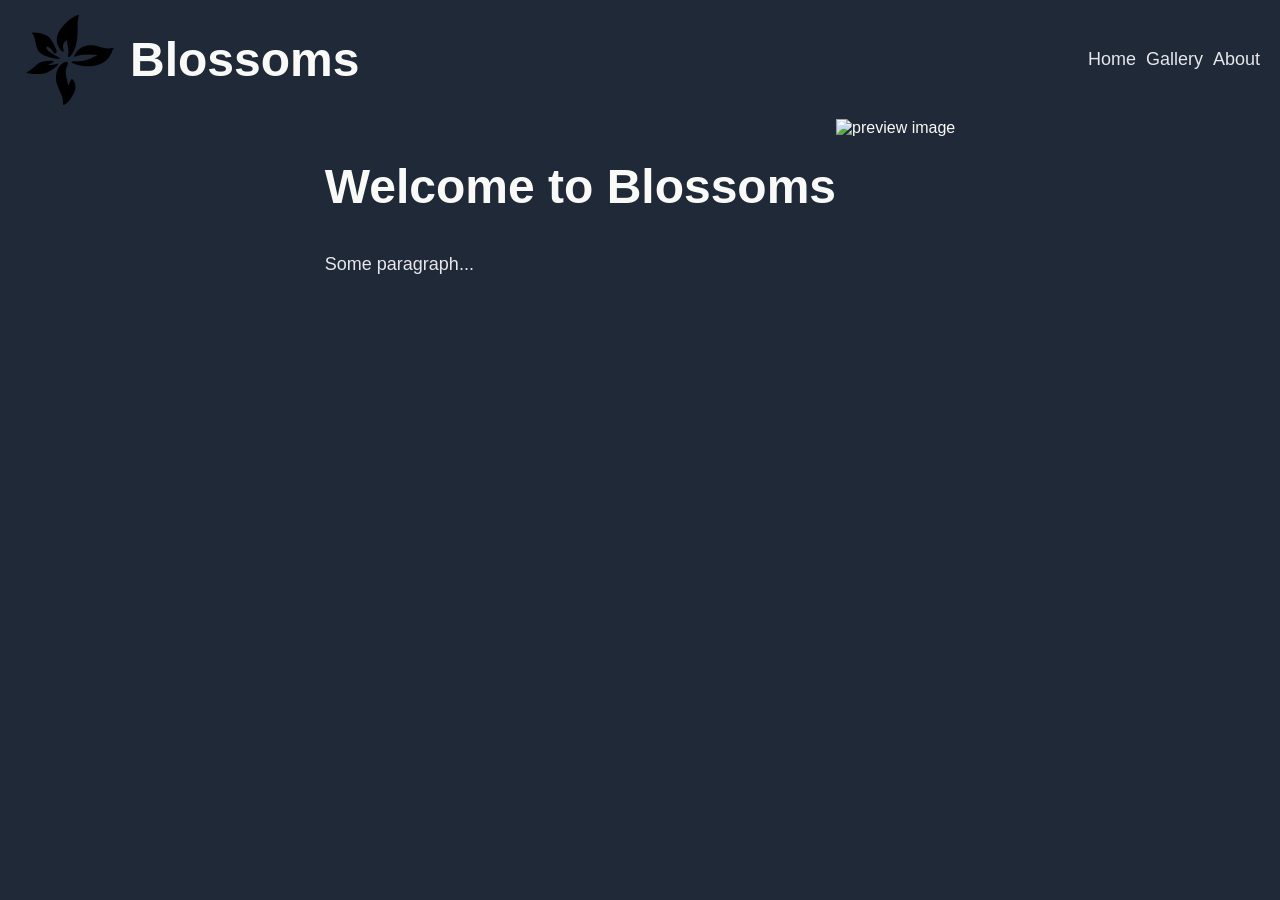
==== index.html @ b529307c "Main page draft Simple structure of the main page." ====
<!DOCTYPE html>
<html lang="en">
    <head>
        <meta charset="UTF-8">
        <meta name="viewport" content="width=device-width, initial-scale=1.0">
        <link rel="stylesheet" href="style.css">
        <title>Blossoms Shop</title>
    </head>
    <body>
        <header>
            <div class="logo-txt">
                <img src="img/logo.png" width="100px" height="100px" alt="logo">
                <h1>Blossoms</h1>
            </div>
            
            <nav>
                <ul>
                    <li><a href="#">Home</a></li>
                    <li><a href="#">Gallery</a></li>
                    <li><a href="#">About</a></li>
                </ul>
            </nav>
        </header>
        
        <main>
            <article>
                <h1>Welcome to Blossoms</h1>
                <p>Some paragraph...</p>
            </article>
            <img src="#" alt="preview image">
        </main>

        <footer></footer>
    </body>
</html>
---- style.css ----
body {
    height: 100vh;
    margin: 0;
    background-color: #1F2937;
    color: #F9FAF8;
    font-family: Arial; /* Import and Change to Roboto */
}
header {
    display: flex;
    justify-content: space-between;
    align-items: center;
}
.logo-txt {
    display: flex;
    align-items: center;
    gap: 10px;
    font-size: 24px;
    padding-left: 20px;
}
nav ul {
    display: flex;
    list-style-type: none;
    gap: 10px;
    padding-right: 20px;
}
li a {
    text-decoration: none;
    font-size: 18px;
    color: #E5E7EB;
}
main {
    display: flex;
    justify-content: center;
}
article h1 {
    font-size: 48px;
    font-weight: 900px;
}
article p {
    font-size: 18px;
    color: #E5E7EB;
}
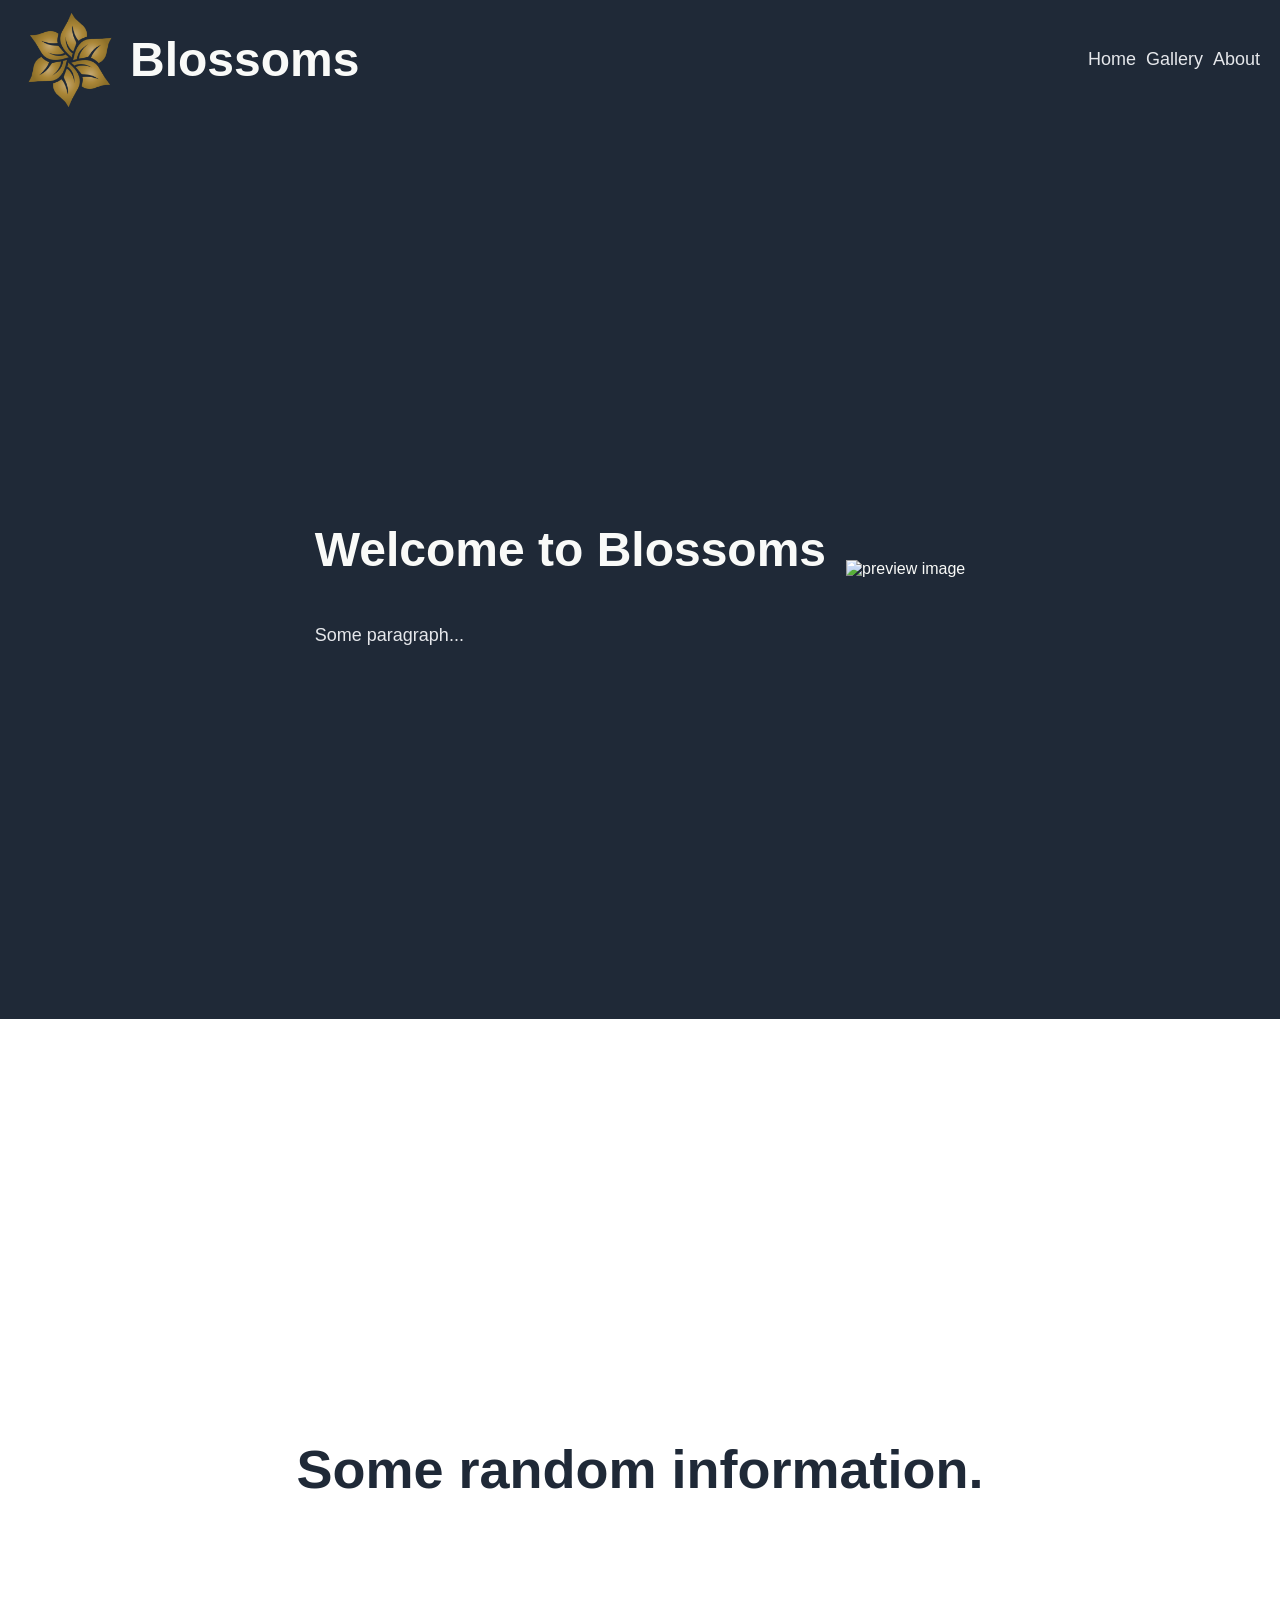
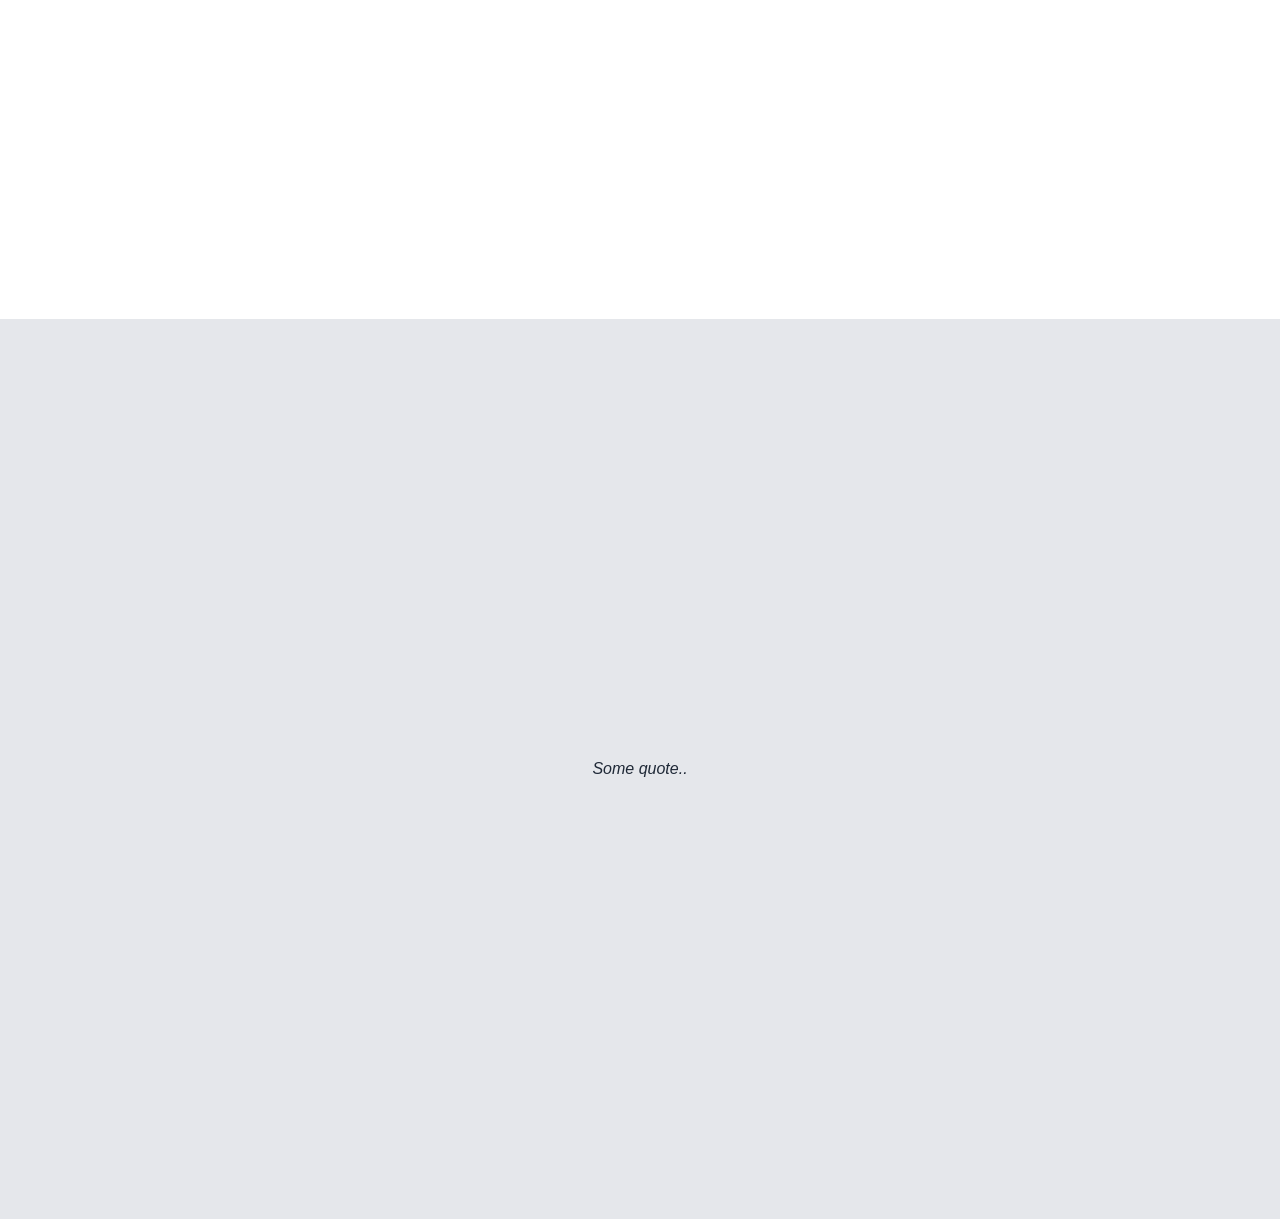
==== commit 6b686641: "Logo changed & Added sections Logo modified and added sections for main, additional information, and" ====
--- a/index.html
+++ b/index.html
@@ -9,7 +9,7 @@
     <body>
         <header>
             <div class="logo-txt">
-                <img src="img/logo.png" width="100px" height="100px" alt="logo">
+                <img src="img/flwr-logo.png" width="100px" height="100px" alt="logo">
                 <h1>Blossoms</h1>
             </div>
             
@@ -23,11 +23,21 @@
         </header>
         
         <main>
-            <article>
-                <h1>Welcome to Blossoms</h1>
-                <p>Some paragraph...</p>
-            </article>
-            <img src="#" alt="preview image">
+            <section class="start-page">
+                <article>
+                    <h1>Welcome to Blossoms</h1>
+                    <p>Some paragraph...</p>
+                </article>
+                <img src="#" alt="preview image">
+            </section>
+
+            <section class="additional-page">
+                <h1>Some random information.</h1>
+            </section>
+
+            <section class="quote-page">
+                <p>Some quote..</p>
+            </section>
         </main>
 
         <footer></footer>
--- a/style.css
+++ b/style.css
@@ -1,7 +1,6 @@
 body {
     height: 100vh;
     margin: 0;
-    background-color: #1F2937;
     color: #F9FAF8;
     font-family: Arial; /* Import and Change to Roboto */
 }
@@ -9,6 +8,7 @@
     display: flex;
     justify-content: space-between;
     align-items: center;
+    background-color: #1F2937;
 }
 .logo-txt {
     display: flex;
@@ -28,9 +28,18 @@
     font-size: 18px;
     color: #E5E7EB;
 }
-main {
+main section {
+    min-height: 100vh;
     display: flex;
     justify-content: center;
+    align-items: center;
+}
+.start-page {
+    background-color: #1F2937;
+    display: flex;
+    justify-content: center;
+    align-items: center;
+    gap: 20px;
 }
 article h1 {
     font-size: 48px;
@@ -39,4 +48,14 @@
 article p {
     font-size: 18px;
     color: #E5E7EB;
+}
+.additional-page {
+    color: #1F2937;
+    font-size: 36px;
+}
+.quote-page {
+    background-color: #E5E7EB;
+    color: #1F2937;
+    font-weight: light;
+    font-style: italic;
 }
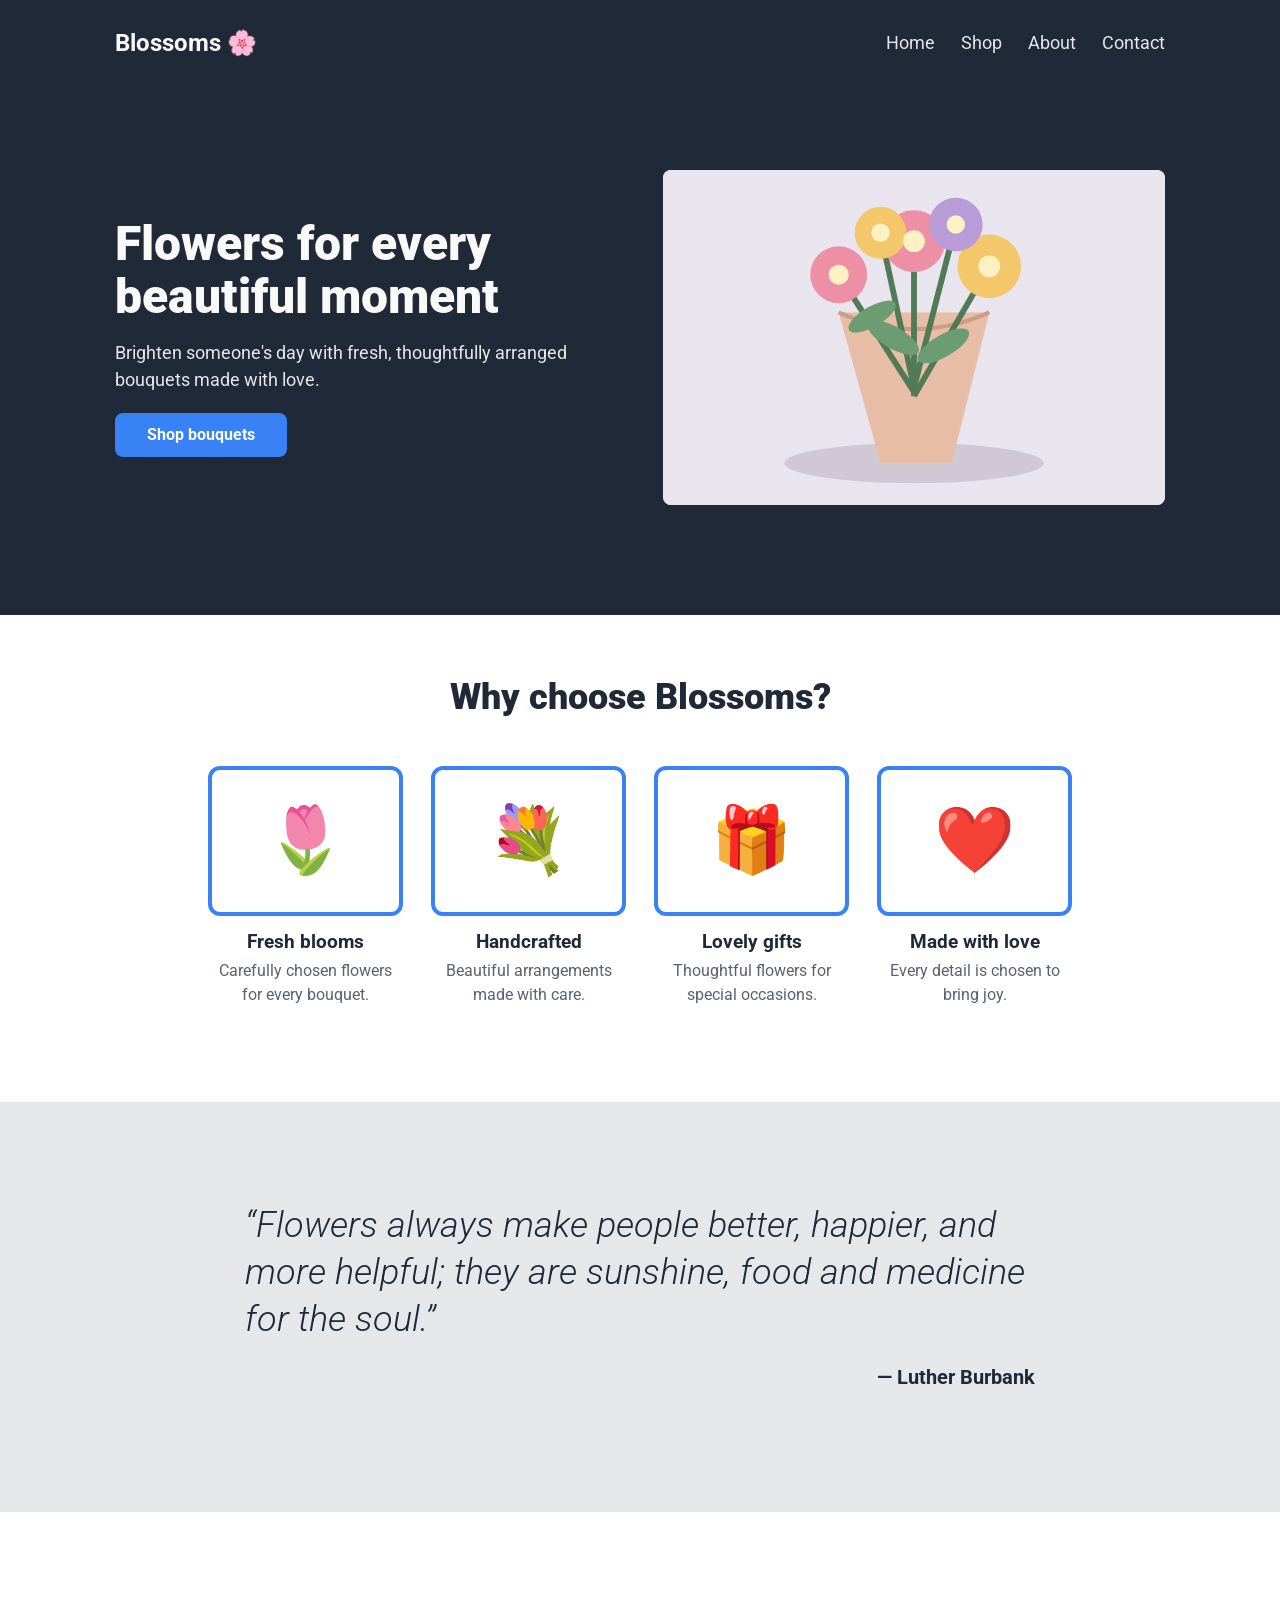
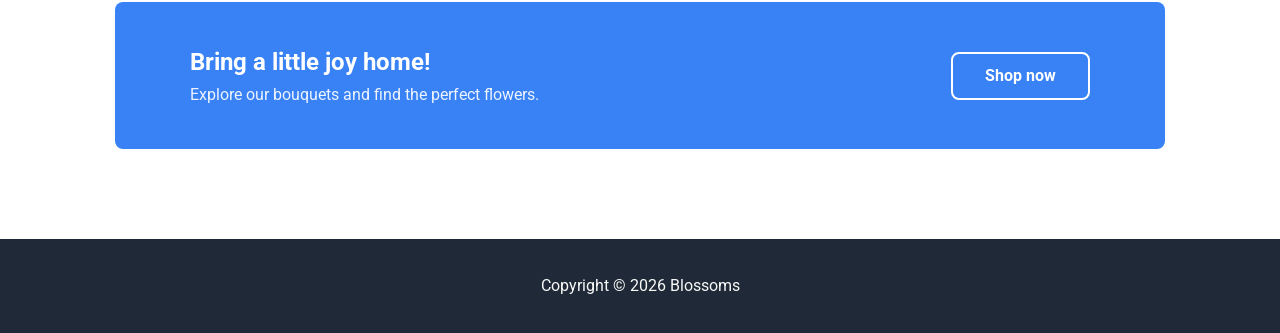
==== commit 5e108388: "update" ====
--- a/index.html
+++ b/index.html
@@ -1,45 +1,82 @@
 <!DOCTYPE html>
 <html lang="en">
-    <head>
-        <meta charset="UTF-8">
-        <meta name="viewport" content="width=device-width, initial-scale=1.0">
-        <link rel="stylesheet" href="style.css">
-        <title>Blossoms Shop</title>
-    </head>
-    <body>
-        <header>
-            <div class="logo-txt">
-                <img src="img/flwr-logo.png" width="100px" height="100px" alt="logo">
-                <h1>Blossoms</h1>
-            </div>
-            
-            <nav>
-                <ul>
-                    <li><a href="#">Home</a></li>
-                    <li><a href="#">Gallery</a></li>
-                    <li><a href="#">About</a></li>
-                </ul>
-            </nav>
-        </header>
-        
-        <main>
-            <section class="start-page">
-                <article>
-                    <h1>Welcome to Blossoms</h1>
-                    <p>Some paragraph...</p>
-                </article>
-                <img src="#" alt="preview image">
-            </section>
 
-            <section class="additional-page">
-                <h1>Some random information.</h1>
-            </section>
+<head>
+  <meta charset="UTF-8">
+  <meta name="viewport" content="width=device-width, initial-scale=1.0">
+  <meta name="description" content="Fresh flowers and thoughtful bouquets from Blossoms.">
+  <title>Blossoms | Home</title>
+  <link rel="stylesheet" href="style.css">
+</head>
 
-            <section class="quote-page">
-                <p>Some quote..</p>
-            </section>
-        </main>
+<body>
+  <div class="dark-top">
+    <header class="site-header container">
+      <a class="logo" href="index.html">Blossoms 🌸</a>
+      <input class="menu-toggle" type="checkbox" id="menu-toggle" aria-label="Toggle navigation">
+      <label class="menu-icon" for="menu-toggle"><span></span><span></span><span></span></label>
+      <nav class="site-nav" aria-label="Main navigation">
+        <a href="index.html" aria-current="page">Home</a>
+        <a href="shop.html">Shop</a>
+        <a href="about.html">About</a>
+        <a href="contact.html">Contact</a>
+      </nav>
+    </header>
+    <section class="hero container">
+      <div class="hero-copy">
+        <h1>Flowers for every beautiful moment</h1>
+        <p>Brighten someone's day with fresh, thoughtfully arranged bouquets made with love.</p>
+        <a class="button" href="shop.html">Shop bouquets</a>
+      </div>
+      <img class="hero-image" src="images/hero-flowers.svg" alt="Illustration of a colorful flower bouquet" width="600"
+        height="400">
+    </section>
+  </div>
+  <main>
+    <section class="features container" aria-labelledby="features-title">
+      <h2 id="features-title">Why choose Blossoms?</h2>
+      <div class="feature-list">
+        <article class="feature">
+          <div class="feature-icon">🌷</div>
+          <h3>Fresh blooms</h3>
+          <p>Carefully chosen flowers for every bouquet.</p>
+        </article>
+        <article class="feature">
+          <div class="feature-icon">💐</div>
+          <h3>Handcrafted</h3>
+          <p>Beautiful arrangements made with care.</p>
+        </article>
+        <article class="feature">
+          <div class="feature-icon">🎁</div>
+          <h3>Lovely gifts</h3>
+          <p>Thoughtful flowers for special occasions.</p>
+        </article>
+        <article class="feature">
+          <div class="feature-icon">❤️</div>
+          <h3>Made with love</h3>
+          <p>Every detail is chosen to bring joy.</p>
+        </article>
+      </div>
+    </section>
+    <section class="testimonial">
+      <div class="quote-inner container">
+        <blockquote>“Flowers always make people better, happier, and more helpful; they are sunshine, food and medicine
+          for the soul.”</blockquote>
+        <p class="quote-credit">— Luther Burbank</p>
+      </div>
+    </section>
+    <section class="cta-wrap container">
+      <div class="cta">
+        <div>
+          <h2>Bring a little joy home!</h2>
+          <p>Explore our bouquets and find the perfect flowers.</p>
+        </div><a class="button button-outline" href="shop.html">Shop now</a>
+      </div>
+    </section>
+  </main>
+  <footer class="site-footer">
+    <p>Copyright © 2026 Blossoms</p>
+  </footer>
+</body>
 
-        <footer></footer>
-    </body>
 </html>
--- a/style.css
+++ b/style.css
@@ -1,61 +1,564 @@
+@import url('https://fonts.googleapis.com/css2?family=Roboto:wght@300;400;500;700;900&display=swap');
+
+:root {
+  --dark: #1F2937;
+  --blue: #3882F6;
+  --light: #E5E7EB;
+  --white: #F9FAF8;
+}
+
+* {
+  box-sizing: border-box;
+}
+
 body {
-    height: 100vh;
-    margin: 0;
-    color: #F9FAF8;
-    font-family: Arial; /* Import and Change to Roboto */
-}
-header {
+  margin: 0;
+  font-family: Roboto, Arial, sans-serif;
+  color: var(--dark);
+  line-height: 1.5;
+}
+
+img {
+  display: block;
+  max-width: 100%;
+  height: auto;
+}
+
+a {
+  text-decoration: none;
+}
+
+.container {
+  width: min(100% - 40px, 1050px);
+  margin-inline: auto;
+}
+
+.dark-top,
+.site-footer {
+  background: var(--dark);
+}
+
+.site-header {
+  display: flex;
+  justify-content: space-between;
+  align-items: center;
+  min-height: 85px;
+  gap: 24px;
+  position: relative;
+}
+
+.logo {
+  color: var(--white);
+  font-size: 24px;
+  font-weight: 700;
+}
+
+.site-nav {
+  display: flex;
+  gap: 26px;
+}
+
+.site-nav a {
+  color: var(--light);
+  font-size: 18px;
+}
+
+.site-nav a:hover,
+.site-nav a:focus-visible {
+  color: white;
+  text-decoration: underline;
+}
+
+.menu-toggle,
+.menu-icon {
+  display: none;
+}
+
+.hero {
+  display: flex;
+  align-items: center;
+  gap: 45px;
+  padding-block: 85px 110px;
+}
+
+.hero-copy,
+.hero-image {
+  flex: 1 1 0;
+  min-width: 0;
+}
+
+h1 {
+  color: var(--white);
+  font-size: 48px;
+  font-weight: 900;
+  line-height: 1.1;
+  margin: 0 0 15px;
+}
+
+.hero-copy p {
+  color: var(--light);
+  font-size: 18px;
+  margin: 0 0 20px;
+}
+
+.hero-image {
+  border-radius: 8px;
+  background: #dce5ed;
+  object-fit: cover;
+}
+
+.button {
+  display: inline-block;
+  background: var(--blue);
+  color: white;
+  padding: 10px 32px;
+  border-radius: 8px;
+  font-weight: 700;
+}
+
+.button:hover,
+.button:focus-visible {
+  filter: brightness(.9);
+}
+
+.features {
+  text-align: center;
+  padding-block: 55px 95px;
+}
+
+.features h2 {
+  font-size: 36px;
+  font-weight: 900;
+  margin: 0 0 42px;
+}
+
+.feature-list {
+  display: flex;
+  flex-wrap: wrap;
+  justify-content: center;
+  gap: 28px;
+}
+
+.feature {
+  flex: 0 1 195px;
+}
+
+.feature-icon {
+  display: flex;
+  align-items: center;
+  justify-content: center;
+  border: 4px solid var(--blue);
+  border-radius: 12px;
+  height: 150px;
+  font-size: 65px;
+}
+
+.feature h3 {
+  margin: 12px 0 3px;
+}
+
+.feature p {
+  margin: 0;
+  color: #586273;
+}
+
+.testimonial {
+  background: var(--light);
+  padding-block: 100px;
+}
+
+.quote-inner {
+  max-width: 790px;
+}
+
+blockquote {
+  font-size: 36px;
+  font-style: italic;
+  font-weight: 300;
+  line-height: 1.3;
+  margin: 0;
+}
+
+.quote-credit {
+  text-align: right;
+  font-size: 20px;
+  font-weight: 700;
+}
+
+.cta-wrap {
+  padding-block: 90px;
+}
+
+.cta {
+  display: flex;
+  align-items: center;
+  justify-content: space-between;
+  gap: 30px;
+  background: var(--blue);
+  color: white;
+  border-radius: 8px;
+  padding: 42px 75px;
+}
+
+.cta h2 {
+  margin: 0;
+  font-size: 24px;
+}
+
+.cta p {
+  margin: 3px 0 0;
+  color: #edf3ff;
+}
+
+.button-outline {
+  border: 2px solid white;
+  flex-shrink: 0;
+}
+
+.site-footer {
+  text-align: center;
+  padding: 35px 15px;
+  color: var(--white);
+}
+
+.site-footer p {
+  margin: 0;
+}
+
+@media(max-width:768px) {
+  .site-header {
+    min-height: 75px;
+  }
+
+  .menu-icon {
     display: flex;
-    justify-content: space-between;
-    align-items: center;
-    background-color: #1F2937;
-}
-.logo-txt {
+    flex-direction: column;
+    justify-content: center;
+    gap: 5px;
+    cursor: pointer;
+    padding: 12px;
+  }
+
+  .menu-icon span {
+    display: block;
+    width: 27px;
+    height: 3px;
+    border-radius: 2px;
+    background: white;
+  }
+
+  .site-nav {
+    display: none;
+    position: absolute;
+    top: 100%;
+    left: 0;
+    right: 0;
+    z-index: 5;
+    flex-direction: column;
+    gap: 0;
+    background: var(--dark);
+    padding: 10px 20px 20px;
+  }
+
+  .site-nav a {
+    padding: 10px;
+  }
+
+  .menu-toggle:checked~.site-nav {
     display: flex;
-    align-items: center;
-    gap: 10px;
-    font-size: 24px;
-    padding-left: 20px;
-}
-nav ul {
-    display: flex;
-    list-style-type: none;
-    gap: 10px;
-    padding-right: 20px;
-}
-li a {
-    text-decoration: none;
-    font-size: 18px;
-    color: #E5E7EB;
-}
-main section {
-    min-height: 100vh;
-    display: flex;
-    justify-content: center;
-    align-items: center;
-}
-.start-page {
-    background-color: #1F2937;
-    display: flex;
-    justify-content: center;
-    align-items: center;
-    gap: 20px;
-}
-article h1 {
-    font-size: 48px;
-    font-weight: 900px;
-}
-article p {
-    font-size: 18px;
-    color: #E5E7EB;
-}
-.additional-page {
-    color: #1F2937;
-    font-size: 36px;
-}
-.quote-page {
-    background-color: #E5E7EB;
-    color: #1F2937;
-    font-weight: light;
-    font-style: italic;
+  }
+
+  .menu-toggle:focus-visible+.menu-icon {
+    outline: 2px solid white;
+    outline-offset: 3px;
+  }
+
+  .hero {
+    flex-direction: column;
+    align-items: stretch;
+    padding-block: 55px 70px;
+  }
+
+  .hero-image {
+    width: 100%;
+    max-height: 350px;
+  }
+
+  .cta {
+    padding: 32px;
+  }
+}
+
+@media(max-width:480px) {
+  .container {
+    width: min(100% - 30px, 1050px);
+  }
+
+  .logo {
+    font-size: 21px;
+  }
+
+  h1 {
+    font-size: 38px;
+  }
+
+  .features h2 {
+    font-size: 30px;
+  }
+
+  .feature {
+    flex: 1 1 135px;
+  }
+
+  .feature-icon {
+    height: 120px;
+  }
+
+  blockquote {
+    font-size: 27px;
+  }
+
+  .testimonial {
+    padding-block: 65px;
+  }
+
+  .cta {
+    flex-direction: column;
+    align-items: flex-start;
+  }
+}
+
+/* Shared inner-page components: Flexbox only, no CSS Grid */
+.page-intro {
+  padding-block: 70px 80px;
+}
+
+.page-intro h1 {
+  max-width: 760px;
+}
+
+.page-intro p {
+  color: var(--light);
+  font-size: 18px;
+  max-width: 680px;
+  margin: 0;
+}
+
+.inner-section {
+  padding-block: 75px 95px;
+}
+
+.inner-section h2,
+.values-section h2 {
+  font-size: 36px;
+  font-weight: 900;
+  line-height: 1.2;
+  margin: 0 0 18px;
+}
+
+.section-lead {
+  color: #586273;
+  margin: 0 0 36px;
+}
+
+.product-list {
+  display: flex;
+  flex-wrap: wrap;
+  gap: 26px;
+}
+
+.product-card {
+  flex: 1 1 220px;
+  min-width: 0;
+  border: 1px solid var(--light);
+  border-radius: 12px;
+  overflow: hidden;
+  box-shadow: 0 4px 18px rgba(31, 41, 55, .07);
+}
+
+.product-card img {
+  width: 100%;
+  aspect-ratio: 3/2;
+  object-fit: cover;
+  background: #e8edf2;
+}
+
+.product-body {
+  padding: 22px;
+  display: flex;
+  flex-direction: column;
+  align-items: flex-start;
+  gap: 10px;
+}
+
+.product-body h3,
+.product-body p {
+  margin: 0;
+}
+
+.product-body strong {
+  font-size: 20px;
+}
+
+.text-link {
+  color: #1d59a9;
+  font-weight: 700;
+}
+
+.text-link:hover,
+.text-link:focus-visible {
+  text-decoration: underline;
+}
+
+.shop-note {
+  margin-top: 30px;
+  color: #586273;
+  font-size: 14px;
+}
+
+.about-layout,
+.contact-layout {
+  display: flex;
+  gap: 60px;
+  align-items: center;
+}
+
+.about-copy,
+.about-image,
+.contact-info,
+.contact-panel {
+  flex: 1 1 0;
+  min-width: 0;
+}
+
+.about-copy p,
+.contact-info p {
+  color: #4b5563;
+}
+
+.about-copy .button {
+  margin-top: 12px;
+}
+
+.about-image {
+  border-radius: 12px;
+  background: #e8edf2;
+}
+
+.values-section {
+  background: var(--light);
+  padding-block: 70px 85px;
+  text-align: center;
+}
+
+.values-list {
+  display: flex;
+  flex-wrap: wrap;
+  justify-content: center;
+  gap: 26px;
+  margin-top: 35px;
+}
+
+.values-list article {
+  flex: 1 1 220px;
+  max-width: 330px;
+}
+
+.value-symbol {
+  font-size: 44px;
+}
+
+.values-list h3 {
+  margin: 10px 0 5px;
+}
+
+.values-list p {
+  margin: 0;
+}
+
+.contact-layout {
+  align-items: flex-start;
+}
+
+.contact-info h3 {
+  margin-top: 28px;
+}
+
+.contact-panel {
+  background: #f4f6f9;
+  border-radius: 12px;
+  padding: 30px;
+}
+
+.contact-panel h2 {
+  font-size: 28px;
+}
+
+.form-note {
+  font-size: 14px;
+  color: #586273;
+}
+
+.contact-panel form {
+  display: flex;
+  flex-direction: column;
+  gap: 10px;
+}
+
+.contact-panel label {
+  font-weight: 700;
+}
+
+.contact-panel input,
+.contact-panel textarea {
+  font: inherit;
+  width: 100%;
+  padding: 12px;
+  border: 1px solid #9ca3af;
+  border-radius: 6px;
+  background: white;
+}
+
+.contact-panel input:focus-visible,
+.contact-panel textarea:focus-visible {
+  outline: 3px solid #90baff;
+}
+
+.contact-panel button {
+  align-self: flex-start;
+  border: 0;
+  cursor: pointer;
+  margin-top: 10px;
+  font: inherit;
+  font-weight: 700;
+}
+
+@media(max-width:768px) {
+
+  .about-layout,
+  .contact-layout {
+    flex-direction: column;
+    align-items: stretch;
+    gap: 30px;
+  }
+
+  .page-intro {
+    padding-block: 50px 60px;
+  }
+
+  .inner-section {
+    padding-block: 55px 70px;
+  }
+}
+
+@media(max-width:480px) {
+
+  .inner-section h2,
+  .values-section h2 {
+    font-size: 30px;
+  }
+
+  .contact-panel {
+    padding: 22px;
+  }
 }
